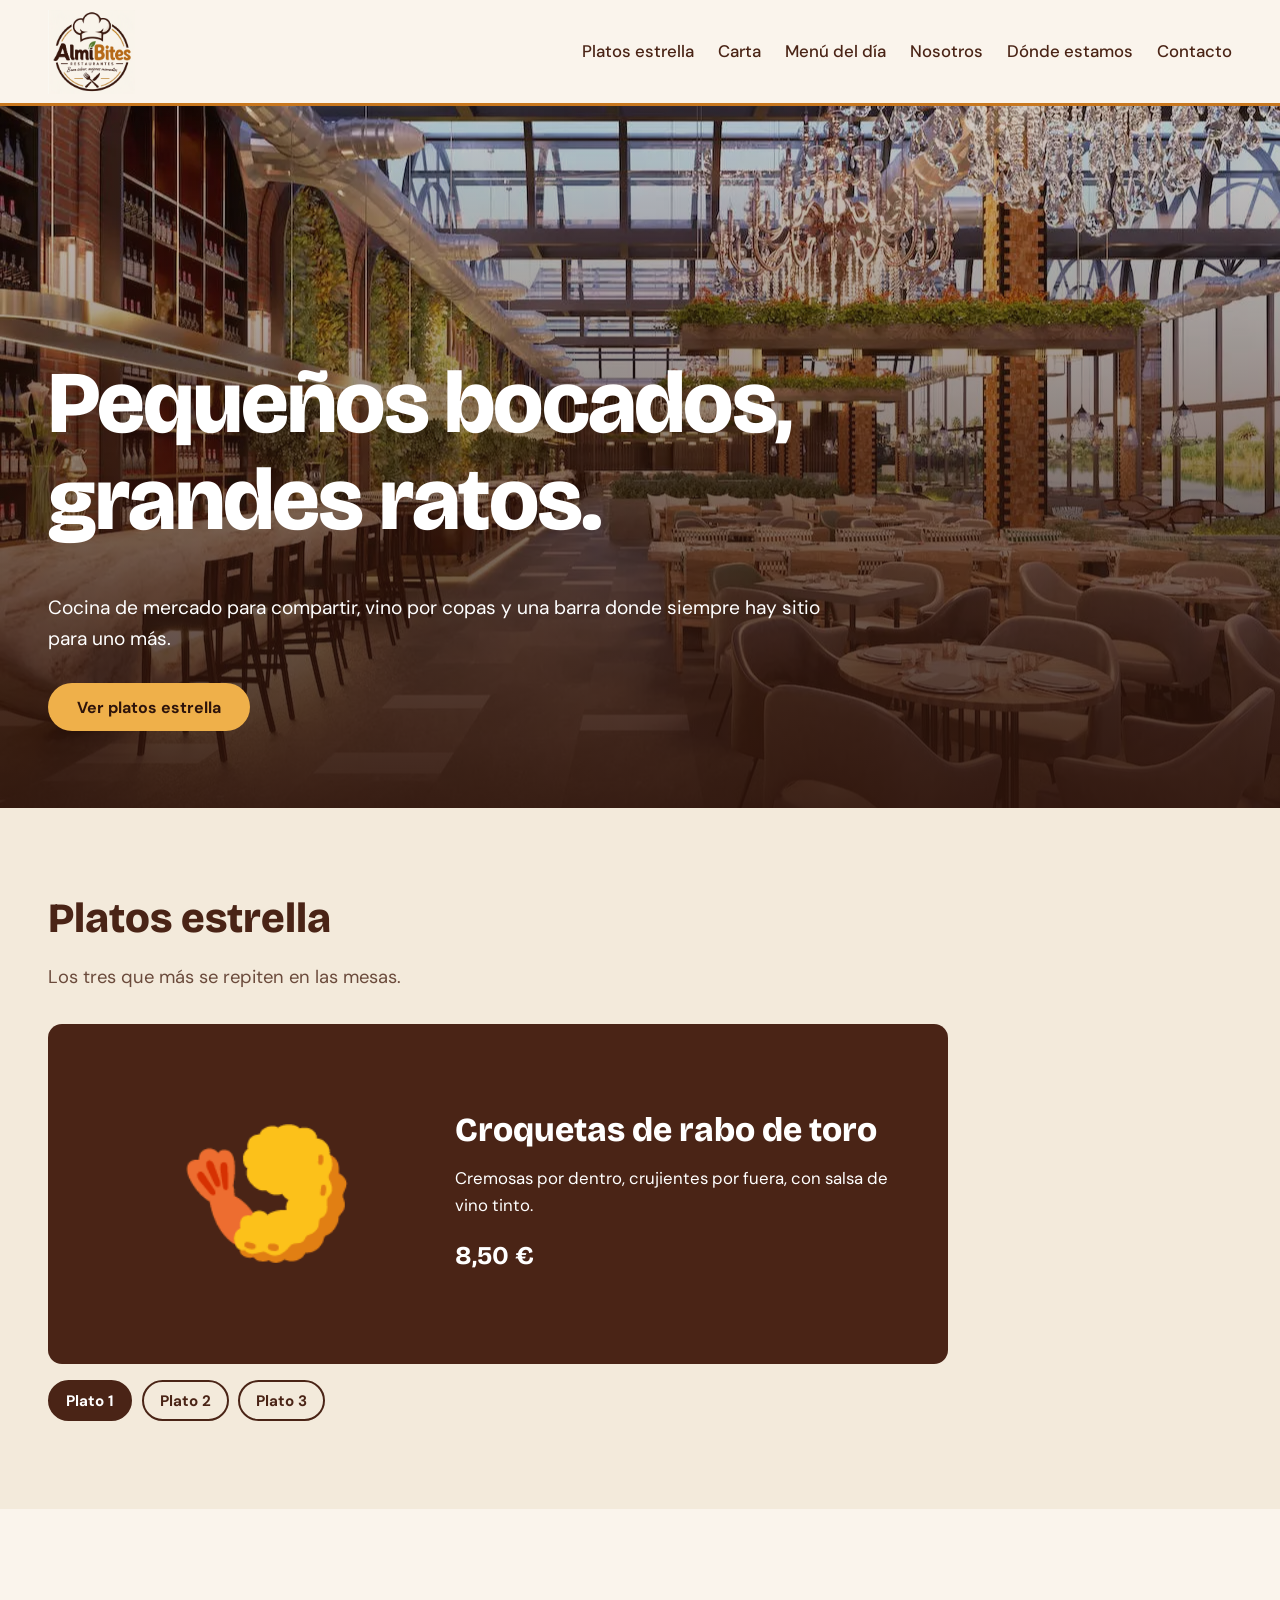
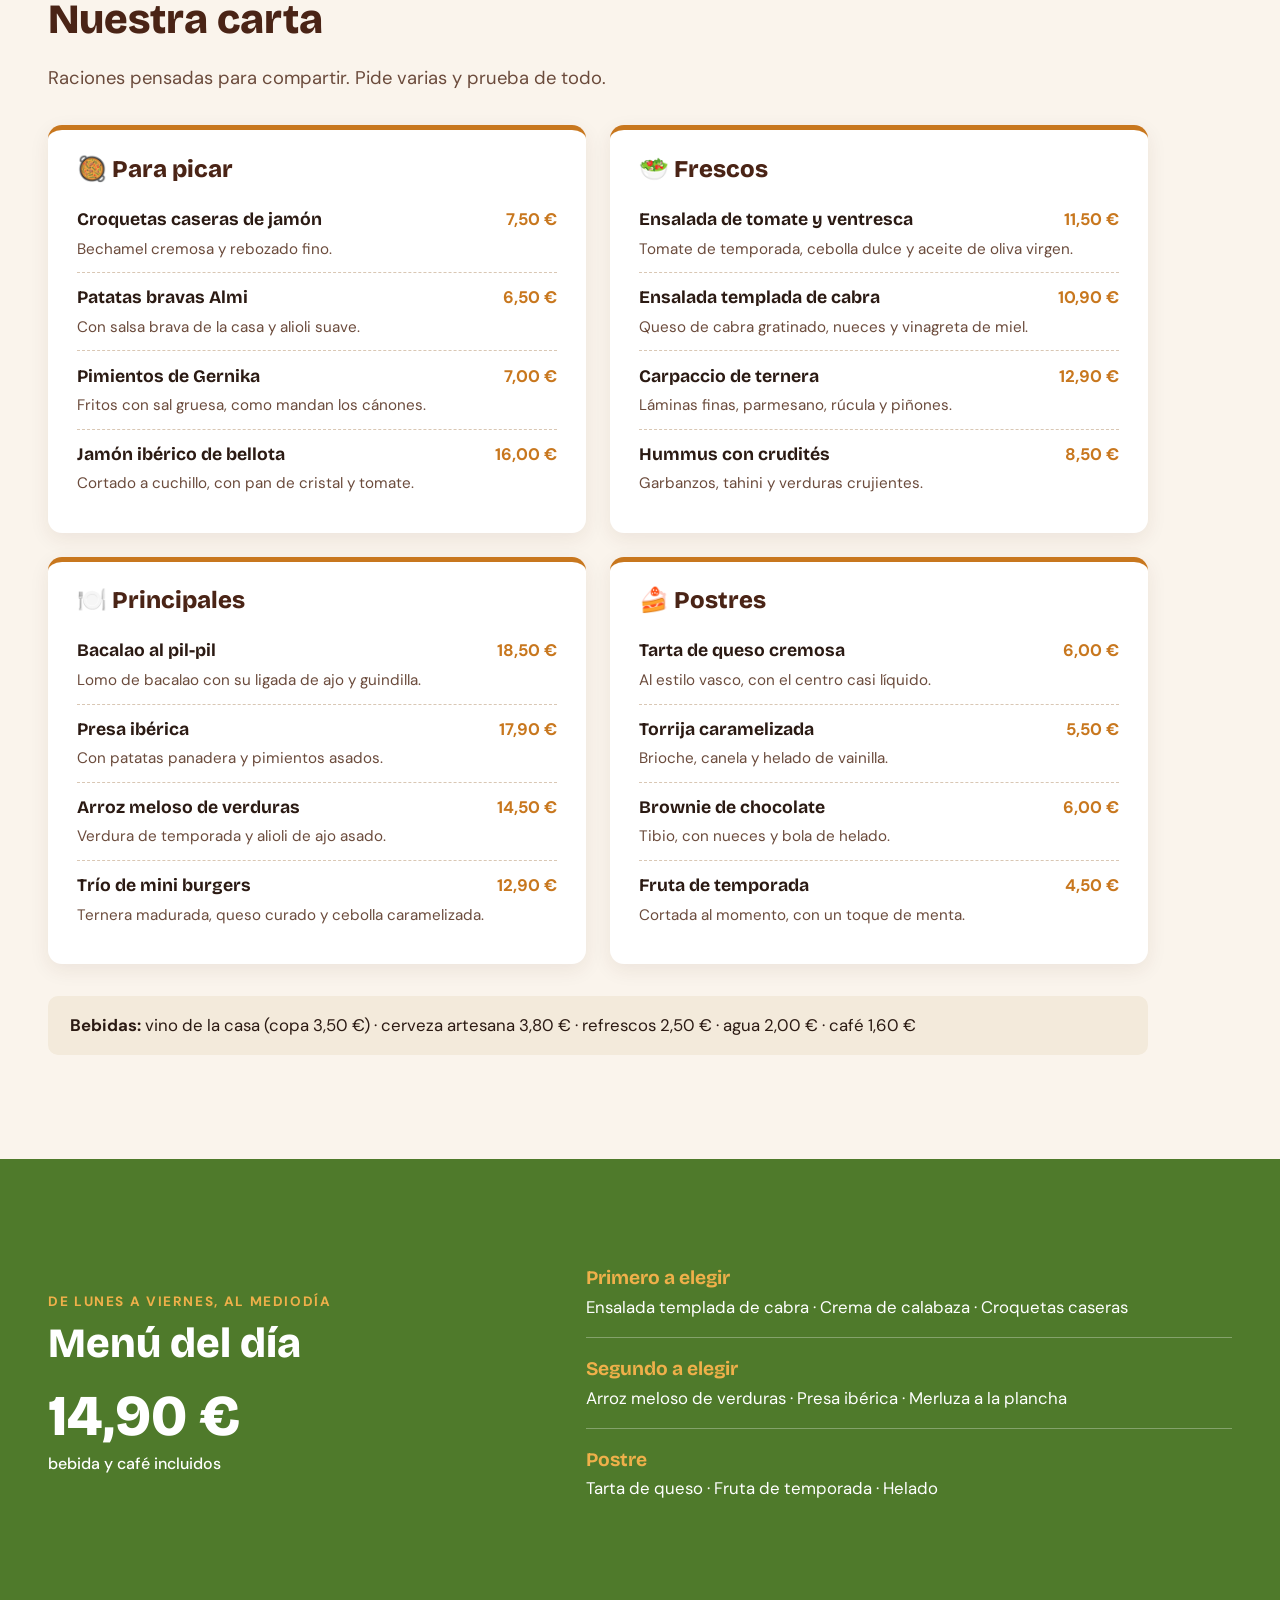
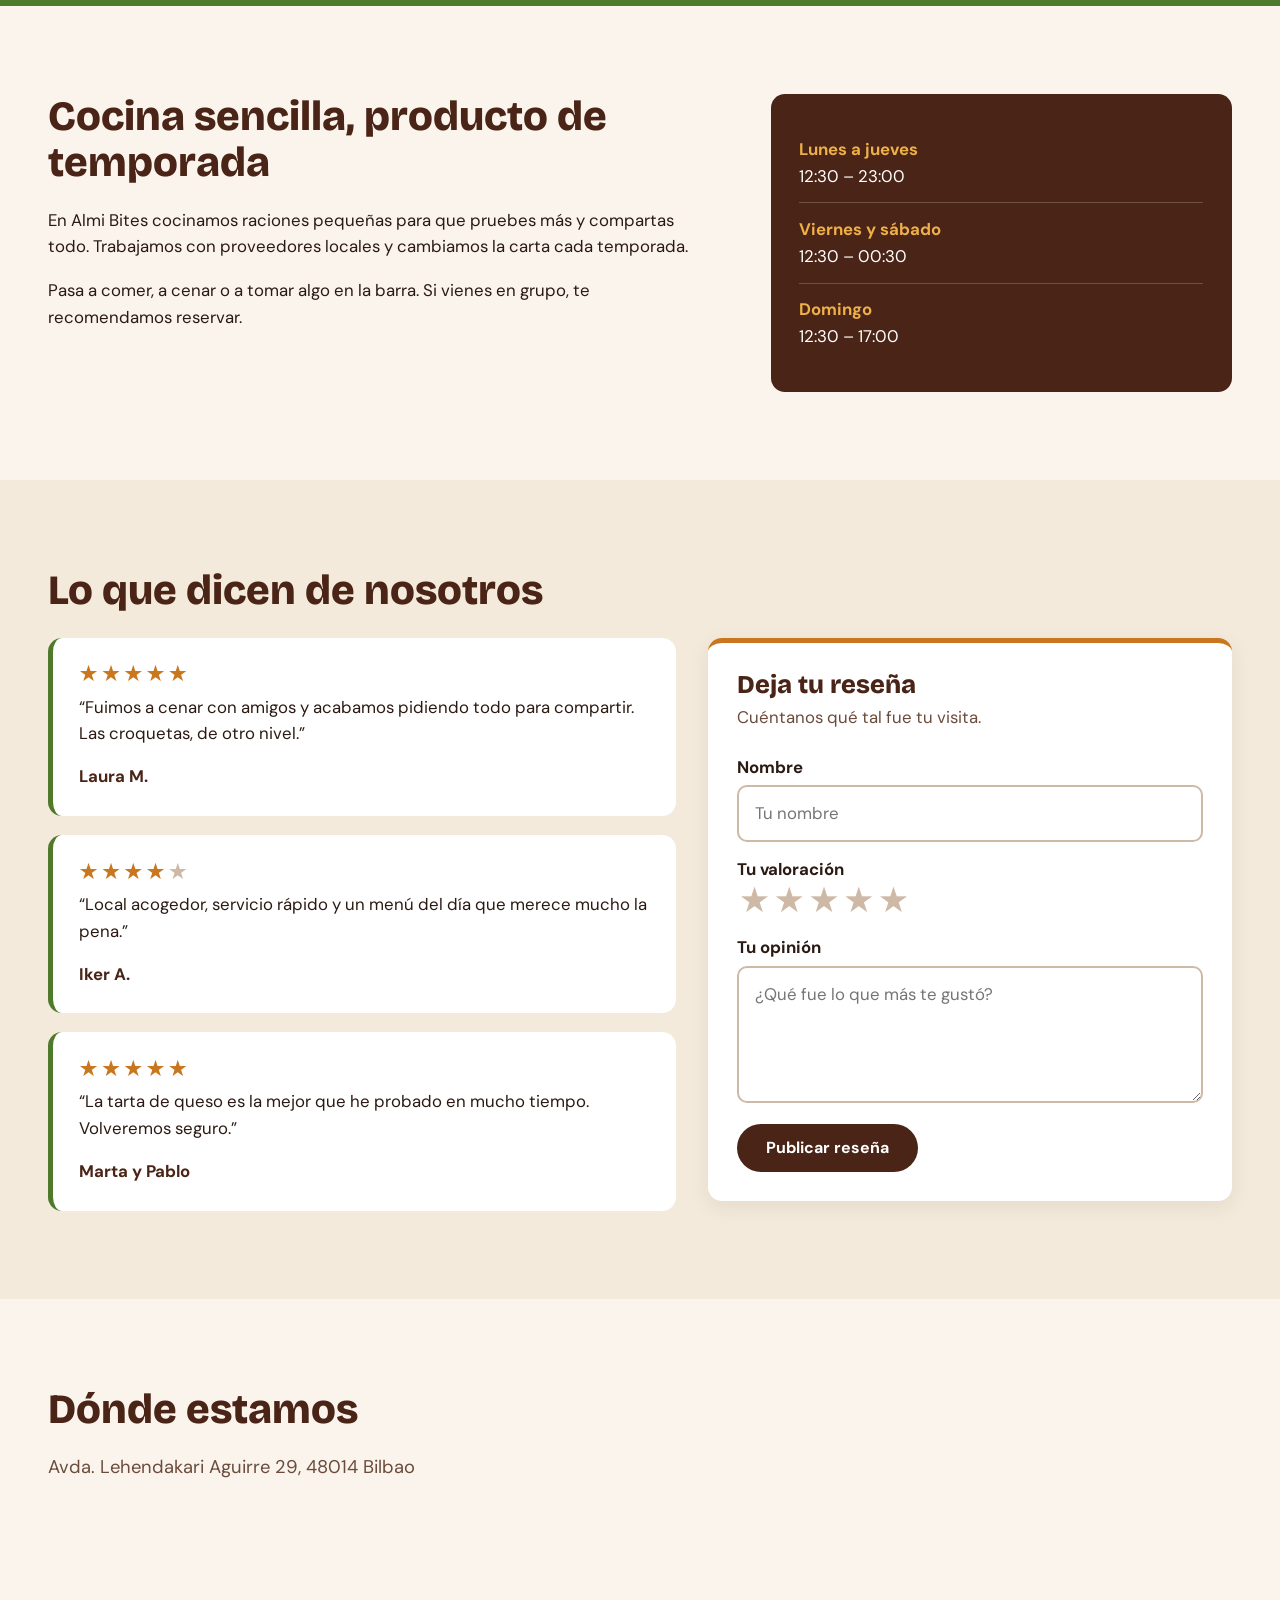
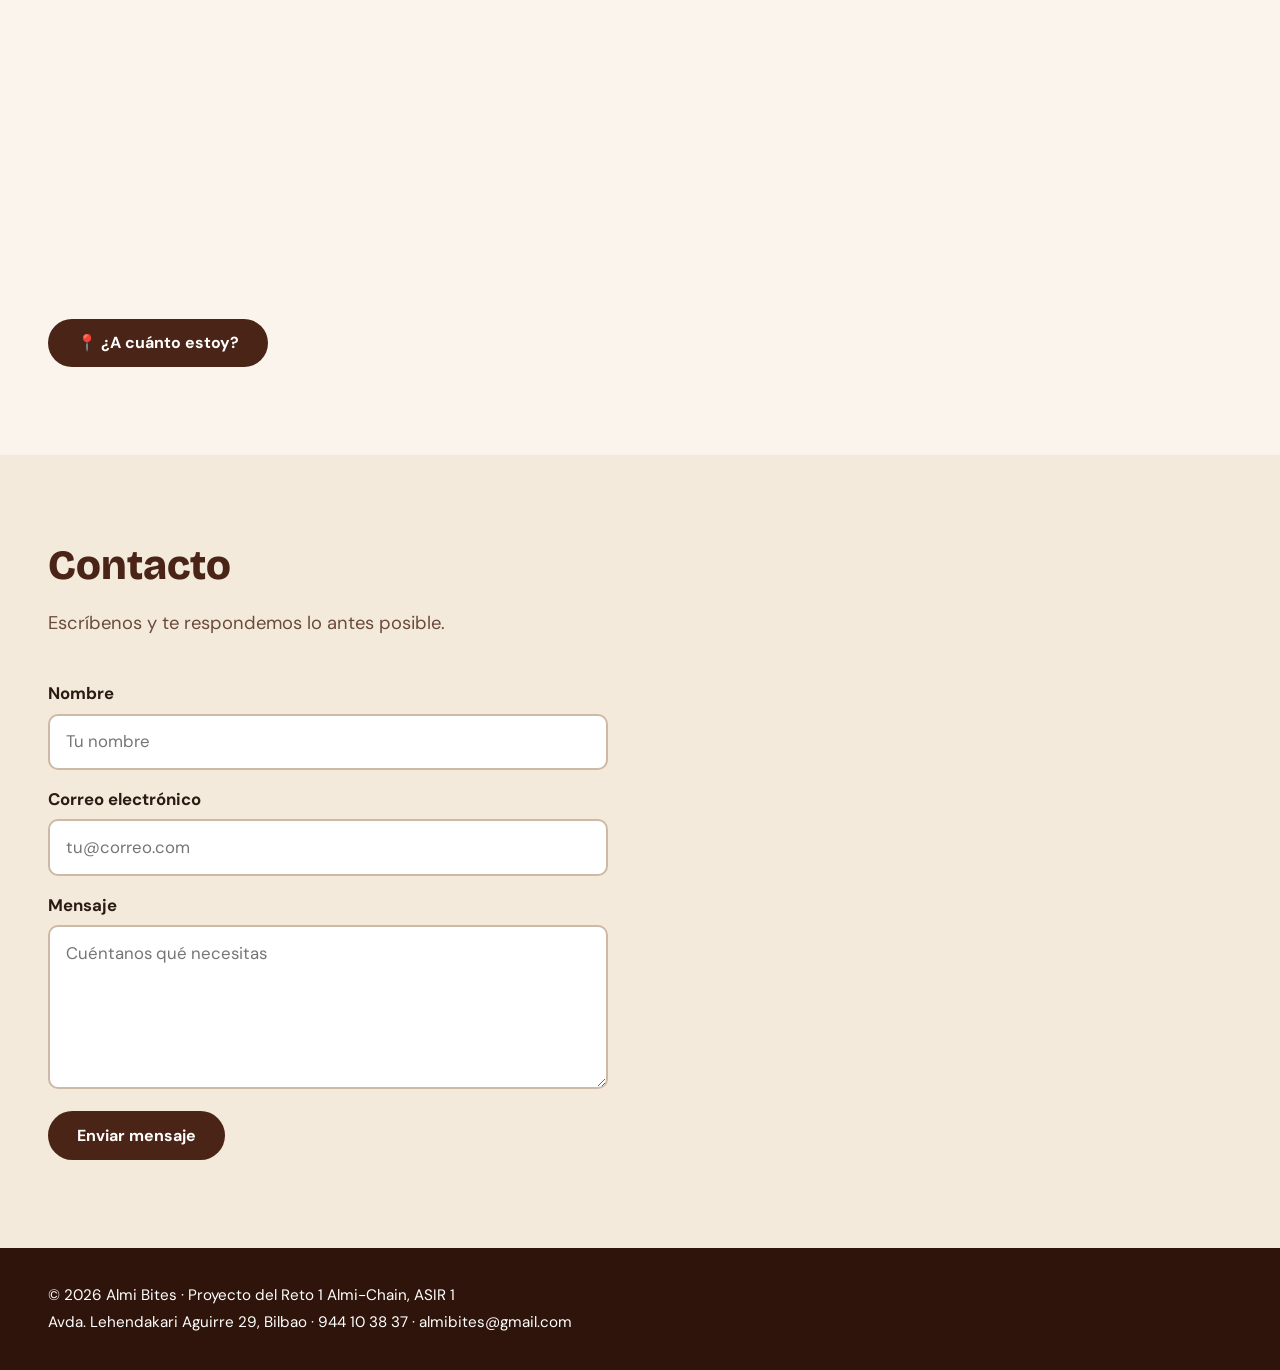
==== 06-web-aws/web/index.html @ ea6eb243 "Documentación de los bloques, scripts de Windows, red, Arduino y recreativa Co-Authored-By: Claude O" ====
<!DOCTYPE html>
<html lang="es">
<head>
  <meta charset="UTF-8">
  <meta name="viewport" content="width=device-width, initial-scale=1">
  <title>Almi Bites · Restaurante</title>
  <meta name="description" content="Almi Bites: pequeños bocados para compartir, cocina de mercado y buen ambiente en el corazón de Bilbao.">
  <link rel="preconnect" href="https://fonts.googleapis.com">
  <link rel="preconnect" href="https://fonts.gstatic.com" crossorigin>
  <link href="https://fonts.googleapis.com/css2?family=Bricolage+Grotesque:opsz,wght@12..96,600;12..96,800&family=DM+Sans:wght@400;500;700&display=swap" rel="stylesheet">
  <link rel="stylesheet" href="estilos.css">
</head>
<body>
  <a class="skip" href="#main">Saltar al contenido</a>

  <header class="top">
    <a class="brand" href="#inicio" aria-label="Almi Bites, ir al inicio">
      <img src="img/logo.png" alt="Almi Bites Restaurantes" width="485" height="468">
    </a>
    <nav aria-label="Principal">
      <ul>
        <li><a href="#platos">Platos estrella</a></li>
        <li><a href="#carta">Carta</a></li>
        <li><a href="#menu-dia">Menú del día</a></li>
        <li><a href="#nosotros">Nosotros</a></li>
        <li><a href="#donde">Dónde estamos</a></li>
        <li><a href="#contacto">Contacto</a></li>
      </ul>
    </nav>
  </header>

  <main id="main">
    <section class="hero" id="inicio">
      <div class="hero-text">
        <h1>Pequeños bocados,<br>grandes ratos.</h1>
        <p>Cocina de mercado para compartir, vino por copas y una barra donde siempre hay sitio para uno más.</p>
        <a class="btn" href="#platos">Ver platos estrella</a>
      </div>
    </section>

    <section class="platos" id="platos" aria-labelledby="t-platos">
      <h2 id="t-platos">Platos estrella</h2>
      <p class="lead">Los tres que más se repiten en las mesas.</p>

      <div class="slider">
        <input type="radio" name="slide" id="s1" checked aria-label="Plato 1">
        <input type="radio" name="slide" id="s2" aria-label="Plato 2">
        <input type="radio" name="slide" id="s3" aria-label="Plato 3">

        <div class="slides">
          <figure class="slide slide-1">
            <span class="emoji" aria-hidden="true">🍤</span>
            <figcaption>
              <h3>Croquetas de rabo de toro</h3>
              <p>Cremosas por dentro, crujientes por fuera, con salsa de vino tinto.</p>
              <strong>8,50 €</strong>
            </figcaption>
          </figure>
          <figure class="slide slide-2">
            <span class="emoji" aria-hidden="true">🍔</span>
            <figcaption>
              <h3>Mini burger Almi</h3>
              <p>Carne madurada, queso curado y cebolla caramelizada en pan brioche.</p>
              <strong>9,90 €</strong>
            </figcaption>
          </figure>
          <figure class="slide slide-3">
            <span class="emoji" aria-hidden="true">🍰</span>
            <figcaption>
              <h3>Tarta de queso cremosa</h3>
              <p>Al estilo vasco, con el centro casi líquido y un toque de vainilla.</p>
              <strong>6,00 €</strong>
            </figcaption>
          </figure>
        </div>

        <div class="dots">
          <label for="s1">Plato 1</label>
          <label for="s2">Plato 2</label>
          <label for="s3">Plato 3</label>
        </div>
      </div>
    </section>

    <section class="carta" id="carta" aria-labelledby="t-carta">
      <h2 id="t-carta">Nuestra carta</h2>
      <p class="lead">Raciones pensadas para compartir. Pide varias y prueba de todo.</p>
      <div class="carta-grid">
      <article class="cat">
        <h3><span aria-hidden="true">🥘</span> Para picar</h3>
        <ul>
          <li><div class="plato"><h4>Croquetas caseras de jamón</h4><span class="precio">7,50 €</span></div><p>Bechamel cremosa y rebozado fino.</p></li>
          <li><div class="plato"><h4>Patatas bravas Almi</h4><span class="precio">6,50 €</span></div><p>Con salsa brava de la casa y alioli suave.</p></li>
          <li><div class="plato"><h4>Pimientos de Gernika</h4><span class="precio">7,00 €</span></div><p>Fritos con sal gruesa, como mandan los cánones.</p></li>
          <li><div class="plato"><h4>Jamón ibérico de bellota</h4><span class="precio">16,00 €</span></div><p>Cortado a cuchillo, con pan de cristal y tomate.</p></li>
        </ul>
      </article>
      <article class="cat">
        <h3><span aria-hidden="true">🥗</span> Frescos</h3>
        <ul>
          <li><div class="plato"><h4>Ensalada de tomate y ventresca</h4><span class="precio">11,50 €</span></div><p>Tomate de temporada, cebolla dulce y aceite de oliva virgen.</p></li>
          <li><div class="plato"><h4>Ensalada templada de cabra</h4><span class="precio">10,90 €</span></div><p>Queso de cabra gratinado, nueces y vinagreta de miel.</p></li>
          <li><div class="plato"><h4>Carpaccio de ternera</h4><span class="precio">12,90 €</span></div><p>Láminas finas, parmesano, rúcula y piñones.</p></li>
          <li><div class="plato"><h4>Hummus con crudités</h4><span class="precio">8,50 €</span></div><p>Garbanzos, tahini y verduras crujientes.</p></li>
        </ul>
      </article>
      <article class="cat">
        <h3><span aria-hidden="true">🍽️</span> Principales</h3>
        <ul>
          <li><div class="plato"><h4>Bacalao al pil-pil</h4><span class="precio">18,50 €</span></div><p>Lomo de bacalao con su ligada de ajo y guindilla.</p></li>
          <li><div class="plato"><h4>Presa ibérica</h4><span class="precio">17,90 €</span></div><p>Con patatas panadera y pimientos asados.</p></li>
          <li><div class="plato"><h4>Arroz meloso de verduras</h4><span class="precio">14,50 €</span></div><p>Verdura de temporada y alioli de ajo asado.</p></li>
          <li><div class="plato"><h4>Trío de mini burgers</h4><span class="precio">12,90 €</span></div><p>Ternera madurada, queso curado y cebolla caramelizada.</p></li>
        </ul>
      </article>
      <article class="cat">
        <h3><span aria-hidden="true">🍰</span> Postres</h3>
        <ul>
          <li><div class="plato"><h4>Tarta de queso cremosa</h4><span class="precio">6,00 €</span></div><p>Al estilo vasco, con el centro casi líquido.</p></li>
          <li><div class="plato"><h4>Torrija caramelizada</h4><span class="precio">5,50 €</span></div><p>Brioche, canela y helado de vainilla.</p></li>
          <li><div class="plato"><h4>Brownie de chocolate</h4><span class="precio">6,00 €</span></div><p>Tibio, con nueces y bola de helado.</p></li>
          <li><div class="plato"><h4>Fruta de temporada</h4><span class="precio">4,50 €</span></div><p>Cortada al momento, con un toque de menta.</p></li>
        </ul>
      </article>
      </div>
      <p class="bebidas"><strong>Bebidas:</strong> vino de la casa (copa 3,50 €) · cerveza artesana 3,80 € · refrescos 2,50 € · agua 2,00 € · café 1,60 €</p>
    </section>

    <section class="menu-dia" id="menu-dia" aria-labelledby="t-menu">
      <div class="menu-dia-box">
        <p class="etiqueta">De lunes a viernes, al mediodía</p>
        <h2 id="t-menu">Menú del día</h2>
        <p class="precio-grande">14,90 € <small>bebida y café incluidos</small></p>
      </div>
      <ul class="menu-dia-lista">
        <li><strong>Primero a elegir</strong>Ensalada templada de cabra · Crema de calabaza · Croquetas caseras</li>
        <li><strong>Segundo a elegir</strong>Arroz meloso de verduras · Presa ibérica · Merluza a la plancha</li>
        <li><strong>Postre</strong>Tarta de queso · Fruta de temporada · Helado</li>
      </ul>
    </section>

    <section class="nosotros" id="nosotros" aria-labelledby="t-nosotros">
      <div class="nosotros-box">
        <h2 id="t-nosotros">Cocina sencilla, producto de temporada</h2>
        <p>En Almi Bites cocinamos raciones pequeñas para que pruebes más y compartas todo. Trabajamos con proveedores locales y cambiamos la carta cada temporada.</p>
        <p>Pasa a comer, a cenar o a tomar algo en la barra. Si vienes en grupo, te recomendamos reservar.</p>
      </div>
      <dl class="horario">
        <div><dt>Lunes a jueves</dt><dd>12:30 – 23:00</dd></div>
        <div><dt>Viernes y sábado</dt><dd>12:30 – 00:30</dd></div>
        <div><dt>Domingo</dt><dd>12:30 – 17:00</dd></div>
      </dl>
    </section>

    <section class="opiniones" id="opiniones" aria-labelledby="t-op">
      <h2 id="t-op">Lo que dicen de nosotros</h2>
      <div class="op-layout">
      <div class="op-grid">
        <blockquote><p class="valoracion" role="img" aria-label="5 de 5 estrellas">★★★★★</p><p>“Fuimos a cenar con amigos y acabamos pidiendo todo para compartir. Las croquetas, de otro nivel.”</p><cite>Laura M.</cite></blockquote>
        <blockquote><p class="valoracion" role="img" aria-label="4 de 5 estrellas">★★★★<span class="off">★</span></p><p>“Local acogedor, servicio rápido y un menú del día que merece mucho la pena.”</p><cite>Iker A.</cite></blockquote>
        <blockquote><p class="valoracion" role="img" aria-label="5 de 5 estrellas">★★★★★</p><p>“La tarta de queso es la mejor que he probado en mucho tiempo. Volveremos seguro.”</p><cite>Marta y Pablo</cite></blockquote>
      </div>

        <form class="resena" aria-labelledby="t-resena">
          <h3 id="t-resena">Deja tu reseña</h3>
          <p>Cuéntanos qué tal fue tu visita.</p>

          <label for="r-nombre">Nombre</label>
          <input type="text" id="r-nombre" name="nombre" placeholder="Tu nombre">

          <fieldset class="estrellas">
            <legend>Tu valoración</legend>
            <div class="stars">
              <input type="radio" name="valoracion" id="v5"><label for="v5" title="5 estrellas">★<span class="sr">5 estrellas</span></label>
              <input type="radio" name="valoracion" id="v4"><label for="v4" title="4 estrellas">★<span class="sr">4 estrellas</span></label>
              <input type="radio" name="valoracion" id="v3"><label for="v3" title="3 estrellas">★<span class="sr">3 estrellas</span></label>
              <input type="radio" name="valoracion" id="v2"><label for="v2" title="2 estrellas">★<span class="sr">2 estrellas</span></label>
              <input type="radio" name="valoracion" id="v1"><label for="v1" title="1 estrella">★<span class="sr">1 estrella</span></label>
            </div>
          </fieldset>

          <label for="r-texto">Tu opinión</label>
          <textarea id="r-texto" name="opinion" rows="4" placeholder="¿Qué fue lo que más te gustó?"></textarea>

          <button class="btn" type="button">Publicar reseña</button>
        </form>
      </div>
    </section>

    <section class="donde" id="donde" aria-labelledby="t-donde">
      <h2 id="t-donde">Dónde estamos</h2>
      <p class="lead">Avda. Lehendakari Aguirre 29, 48014 Bilbao</p>
      <iframe title="Mapa con la ubicación del restaurante" loading="lazy"
        src="https://www.openstreetmap.org/export/embed.html?bbox=-2.9560%2C43.2670%2C-2.9380%2C43.2760&amp;layer=mapnik&amp;marker=43.2715%2C-2.9470"></iframe>
      <div class="geo">
        <button class="btn" type="button" id="geo-btn">📍 ¿A cuánto estoy?</button>
        <p class="geo-out" id="geo-out" aria-live="polite"></p>
      </div>
    </section>

    <section class="contacto" id="contacto" aria-labelledby="t-contacto">
      <h2 id="t-contacto">Contacto</h2>
      <p class="lead">Escríbenos y te respondemos lo antes posible.</p>
      <form>
        <label for="nombre">Nombre</label>
        <input type="text" id="nombre" name="nombre" placeholder="Tu nombre">

        <label for="email">Correo electrónico</label>
        <input type="email" id="email" name="email" placeholder="tu@correo.com">

        <label for="mensaje">Mensaje</label>
        <textarea id="mensaje" name="mensaje" rows="5" placeholder="Cuéntanos qué necesitas"></textarea>

        <button class="btn" type="button">Enviar mensaje</button>
      </form>
    </section>
  </main>

  <footer>
    <p>© 2026 Almi Bites · Proyecto del Reto 1 Almi-Chain, ASIR 1</p>
    <p>Avda. Lehendakari Aguirre 29, Bilbao · 944 10 38 37 · almibites@gmail.com</p>
  </footer>
  <script src="geo.js" defer></script>
</body>
</html>
---- 06-web-aws/web/estilos.css ----
/* ===== Almi Bites · estilos ===== */
:root {
  --cream: #faf4ec;
  --brown: #4a2416;
  --brown-dark: #2e140b;
  --amber: #c8771e;
  --amber-light: #efb04a;
  --leaf: #4f7a2b;
  --mist: #f3eadb;
  --ink: #2b1a13;
  --radius: 14px;
  --font-title: "Bricolage Grotesque", system-ui, sans-serif;
  --font-body: "DM Sans", system-ui, sans-serif;
}

*, *::before, *::after { box-sizing: border-box; }
html { scroll-behavior: smooth; scroll-padding-top: 5.5rem; }
body {
  margin: 0;
  font-family: var(--font-body);
  font-size: 1.05rem;
  line-height: 1.6;
  color: var(--ink);
  background: var(--cream);
}
img { max-width: 100%; height: auto; }
h1, h2, h3 { font-family: var(--font-title); line-height: 1.1; margin: 0 0 .5em; }
h2 { font-size: clamp(1.8rem, 4vw, 2.6rem); font-weight: 800; color: var(--brown); }
p { max-width: 62ch; }
a { color: inherit; }
:focus-visible { outline: 3px solid var(--amber-light); outline-offset: 3px; }

.skip {
  position: absolute; left: 1rem; top: -4rem;
  background: var(--amber-light); color: var(--brown-dark);
  padding: .6rem 1rem; border-radius: 8px; z-index: 20;
}
.skip:focus { top: 1rem; }

/* ===== Cabecera ===== */
.top {
  position: sticky; top: 0; z-index: 10;
  display: flex; align-items: center; justify-content: space-between;
  flex-wrap: wrap; gap: .5rem 1.5rem;
  padding: .6rem clamp(1rem, 4vw, 3rem);
  background: var(--cream);
  color: var(--brown);
  border-bottom: 3px solid var(--amber);
}
.brand img { display: block; height: 84px; width: auto; }
.top ul { display: flex; flex-wrap: wrap; gap: .25rem 1.5rem; list-style: none; margin: 0; padding: 0; }
.top nav a { text-decoration: none; font-weight: 500; padding: .4rem 0; border-bottom: 2px solid transparent; }
.top nav a:hover { border-color: var(--amber); }
.top :focus-visible { outline-color: var(--amber); }

/* ===== Botones ===== */
.btn {
  display: inline-block; cursor: pointer;
  font: 700 1rem var(--font-body);
  background: var(--amber-light); color: var(--brown-dark);
  border: 0; border-radius: 999px;
  padding: .85rem 1.8rem; text-decoration: none;
  transition: transform .2s, background .2s;
}
.btn:hover { background: #fff; color: var(--brown); transform: translateY(-2px); }

/* ===== Hero ===== */
.hero {
  min-height: 78vh;
  display: flex; align-items: flex-end;
  padding: clamp(2rem, 6vw, 5rem) clamp(1rem, 4vw, 3rem);
  color: #fff;
  background:
    linear-gradient(180deg, rgb(46 20 11 / .2) 0%, rgb(46 20 11 / .9) 100%),
    url("img/restaurante.jpg") center / cover no-repeat,
    var(--brown);
}
.hero h1 { font-size: clamp(2.6rem, 8vw, 5.5rem); font-weight: 800; letter-spacing: -.02em; }
.hero p { font-size: 1.2rem; margin-bottom: 1.8rem; }

/* ===== Secciones ===== */
section { padding: clamp(3rem, 7vw, 5.5rem) clamp(1rem, 4vw, 3rem); }
.lead { font-size: 1.15rem; color: #6b4b3c; margin-bottom: 2rem; }

/* ===== Slideshow (solo CSS) ===== */
.platos { background: var(--mist); }
.slider { max-width: 900px; position: relative; }
.slider > input {
  position: absolute; opacity: 0; width: 1px; height: 1px;
}
.slides {
  display: flex; overflow: hidden;
  border-radius: var(--radius);
}
.slide {
  flex: 0 0 100%; margin: 0;
  min-height: 340px;
  display: grid; grid-template-columns: 1fr 1.3fr; align-items: center; gap: 1rem;
  padding: 2rem clamp(1rem, 4vw, 3rem);
  transition: transform .6s ease;
}
.slide-1 { background: var(--brown); color: #fff; }
.slide-2 { background: var(--amber-light); color: var(--brown-dark); }
.slide-3 { background: var(--leaf); color: #fff; }
.emoji { font-size: clamp(5rem, 16vw, 9rem); text-align: center; line-height: 1; }
.slide h3 { font-size: clamp(1.5rem, 3.5vw, 2.1rem); font-weight: 800; }
.slide strong { font-family: var(--font-title); font-size: 1.6rem; }

#s2:checked ~ .slides .slide { transform: translateX(-100%); }
#s3:checked ~ .slides .slide { transform: translateX(-200%); }

.dots { display: flex; gap: .6rem; margin-top: 1rem; }
.dots label {
  cursor: pointer; padding: .4rem 1rem; border-radius: 999px;
  border: 2px solid var(--brown); color: var(--brown); font-weight: 700; font-size: .95rem;
}
#s1:checked ~ .dots label[for="s1"],
#s2:checked ~ .dots label[for="s2"],
#s3:checked ~ .dots label[for="s3"] { background: var(--brown); color: #fff; }
#s1:focus-visible ~ .dots label[for="s1"],
#s2:focus-visible ~ .dots label[for="s2"],
#s3:focus-visible ~ .dots label[for="s3"] { outline: 3px solid var(--amber); outline-offset: 3px; }

/* ===== Nosotros ===== */
.nosotros {
  display: grid; grid-template-columns: 1.4fr 1fr; gap: clamp(2rem, 6vw, 5rem);
  align-items: start;
}
.horario {
  margin: 0; padding: 1.8rem; border-radius: var(--radius);
  background: var(--brown); color: #fff;
}
.horario div { padding: .8rem 0; border-bottom: 1px solid rgb(255 255 255 / .2); }
.horario div:last-child { border: 0; }
.horario dt { font-weight: 700; color: var(--amber-light); }
.horario dd { margin: 0; }

/* ===== Mapa ===== */
.donde { background: var(--cream); }
.donde iframe {
  display: block; width: 100%; max-width: 1000px; height: 380px;
  border: 0; border-radius: var(--radius);
}

/* ===== Geolocalización ===== */
.geo { display: flex; flex-wrap: wrap; align-items: center; gap: 1rem 1.5rem; margin-top: 1.5rem; max-width: 1000px; }
.geo .btn { background: var(--brown); color: #fff; }
.geo .btn:hover { background: var(--brown-dark); color: #fff; }
.geo-out { margin: 0; font-weight: 500; }
.geo-out a { color: var(--amber); font-weight: 700; }

/* ===== Carta ===== */
.carta-grid { display: grid; grid-template-columns: repeat(2, 1fr); gap: 1.5rem; max-width: 1100px; }
.cat { background: #fff; border-radius: var(--radius); padding: 1.6rem 1.8rem; border-top: 5px solid var(--amber); box-shadow: 0 6px 20px rgb(74 36 22 / .08); }
.cat h3 { font-size: 1.5rem; font-weight: 800; color: var(--brown); margin-bottom: .8rem; }
.cat ul { list-style: none; margin: 0; padding: 0; }
.cat li { padding: .7rem 0; border-bottom: 1px dashed #d9c7b4; }
.cat li:last-child { border: 0; }
.plato { display: flex; justify-content: space-between; gap: 1rem; align-items: baseline; }
.plato h4 { margin: 0; font-family: var(--font-title); font-size: 1.1rem; }
.precio { font-weight: 700; color: var(--amber); white-space: nowrap; }
.cat li p { margin: .15rem 0 0; font-size: .95rem; color: #6b4b3c; }
.bebidas { margin-top: 2rem; padding: 1rem 1.4rem; max-width: 1100px; border-radius: 10px; background: var(--mist); }

/* ===== Menú del día ===== */
.menu-dia { background: var(--leaf); color: #fff; display: grid; grid-template-columns: 1fr 1.4fr; gap: clamp(2rem, 6vw, 5rem); align-items: center; }
.menu-dia h2 { color: #fff; }
.etiqueta { text-transform: uppercase; letter-spacing: .12em; font-weight: 700; font-size: .85rem; margin: 0 0 .5rem; color: var(--amber-light); }
.precio-grande { font-family: var(--font-title); font-size: clamp(2.4rem, 6vw, 3.6rem); font-weight: 800; margin: 0; line-height: 1; }
.precio-grande small { display: block; font: 500 1rem var(--font-body); margin-top: .5rem; }
.menu-dia-lista { list-style: none; margin: 0; padding: 0; }
.menu-dia-lista li { padding: 1rem 0; border-bottom: 1px solid rgb(255 255 255 / .3); }
.menu-dia-lista li:last-child { border: 0; }
.menu-dia-lista strong { display: block; font-family: var(--font-title); font-size: 1.2rem; color: var(--amber-light); }

/* ===== Opiniones ===== */
.opiniones { background: var(--mist); }
.op-layout { display: grid; grid-template-columns: 1.2fr 1fr; gap: 2rem; max-width: 1200px; margin-top: 1.5rem; align-items: start; }
.op-grid { display: grid; grid-template-columns: 1fr; gap: 1.2rem; }
.op-grid blockquote { margin: 0; padding: 1.6rem; background: #fff; border-radius: var(--radius); border-left: 5px solid var(--leaf); }
.op-grid p { margin: 0 0 1rem; font-size: 1.05rem; }
.op-grid .valoracion { margin: 0 0 .5rem; font-size: 1.4rem; line-height: 1; letter-spacing: .1em; color: var(--amber); }
.op-grid .valoracion .off { color: #cdb9a6; }
.op-grid cite { font-weight: 700; font-style: normal; color: var(--brown); }

/* ===== Formulario de reseña ===== */
.resena { background: #fff; border-radius: var(--radius); padding: 1.8rem; border-top: 5px solid var(--amber); box-shadow: 0 6px 20px rgb(74 36 22 / .08); display: grid; gap: .3rem; }
.resena h3 { font-size: 1.6rem; font-weight: 800; color: var(--brown); margin: 0; }
.resena p { margin: 0 0 .5rem; color: #6b4b3c; }
.resena label { font-weight: 700; margin-top: .6rem; }
.resena input[type="text"], .resena textarea { width: 100%; font: inherit; padding: .8rem 1rem; border: 2px solid #cdb9a6; border-radius: 10px; background: #fff; }
.resena input[type="text"]:focus, .resena textarea:focus { border-color: var(--brown); outline: 3px solid var(--amber-light); }
.resena .btn { justify-self: start; margin-top: 1rem; background: var(--brown); color: #fff; }
.resena .btn:hover { background: var(--brown-dark); }
.estrellas { border: 0; padding: 0; margin: .6rem 0 0; }
.estrellas legend { font-weight: 700; padding: 0; }
.stars { display: inline-flex; flex-direction: row-reverse; justify-content: flex-end; }
.stars input { position: absolute; opacity: 0; width: 1px; height: 1px; }
.stars label { font-size: 2.2rem; line-height: 1; margin: 0; padding: 0 .1rem; color: #cdb9a6; cursor: pointer; }
.stars label:hover, .stars label:hover ~ label, .stars input:checked ~ label { color: var(--amber); }
.stars input:focus-visible + label { outline: 3px solid var(--amber); outline-offset: 2px; }
.sr { position: absolute; width: 1px; height: 1px; overflow: hidden; clip-path: inset(50%); white-space: nowrap; }

/* ===== Formulario ===== */
.contacto { background: var(--mist); }
.contacto form { display: grid; gap: .4rem; max-width: 560px; }
.contacto label { font-weight: 700; margin-top: .6rem; }
.contacto input, .contacto textarea {
  width: 100%; font: inherit; padding: .8rem 1rem;
  border: 2px solid #cdb9a6; border-radius: 10px; background: #fff;
}
.contacto input:focus, .contacto textarea:focus { border-color: var(--brown); outline: 3px solid var(--amber-light); }
.contacto .btn { justify-self: start; margin-top: 1rem; background: var(--brown); color: #fff; }
.contacto .btn:hover { background: var(--brown-dark); color: #fff; }

/* ===== Pie ===== */
footer { background: var(--brown-dark); color: #fff; padding: 2rem clamp(1rem, 4vw, 3rem); font-size: .95rem; }
footer p { margin: .2rem 0; }

/* ===== Responsive ===== */
@media (max-width: 760px) {
  .brand img { height: 64px; }
  .slide { grid-template-columns: 1fr; text-align: center; min-height: 420px; }
  .nosotros, .menu-dia, .carta-grid, .op-layout { grid-template-columns: 1fr; }
  .hero { min-height: 70vh; }
}
@media (prefers-reduced-motion: reduce) {
  html { scroll-behavior: auto; }
  * { transition: none !important; }
}
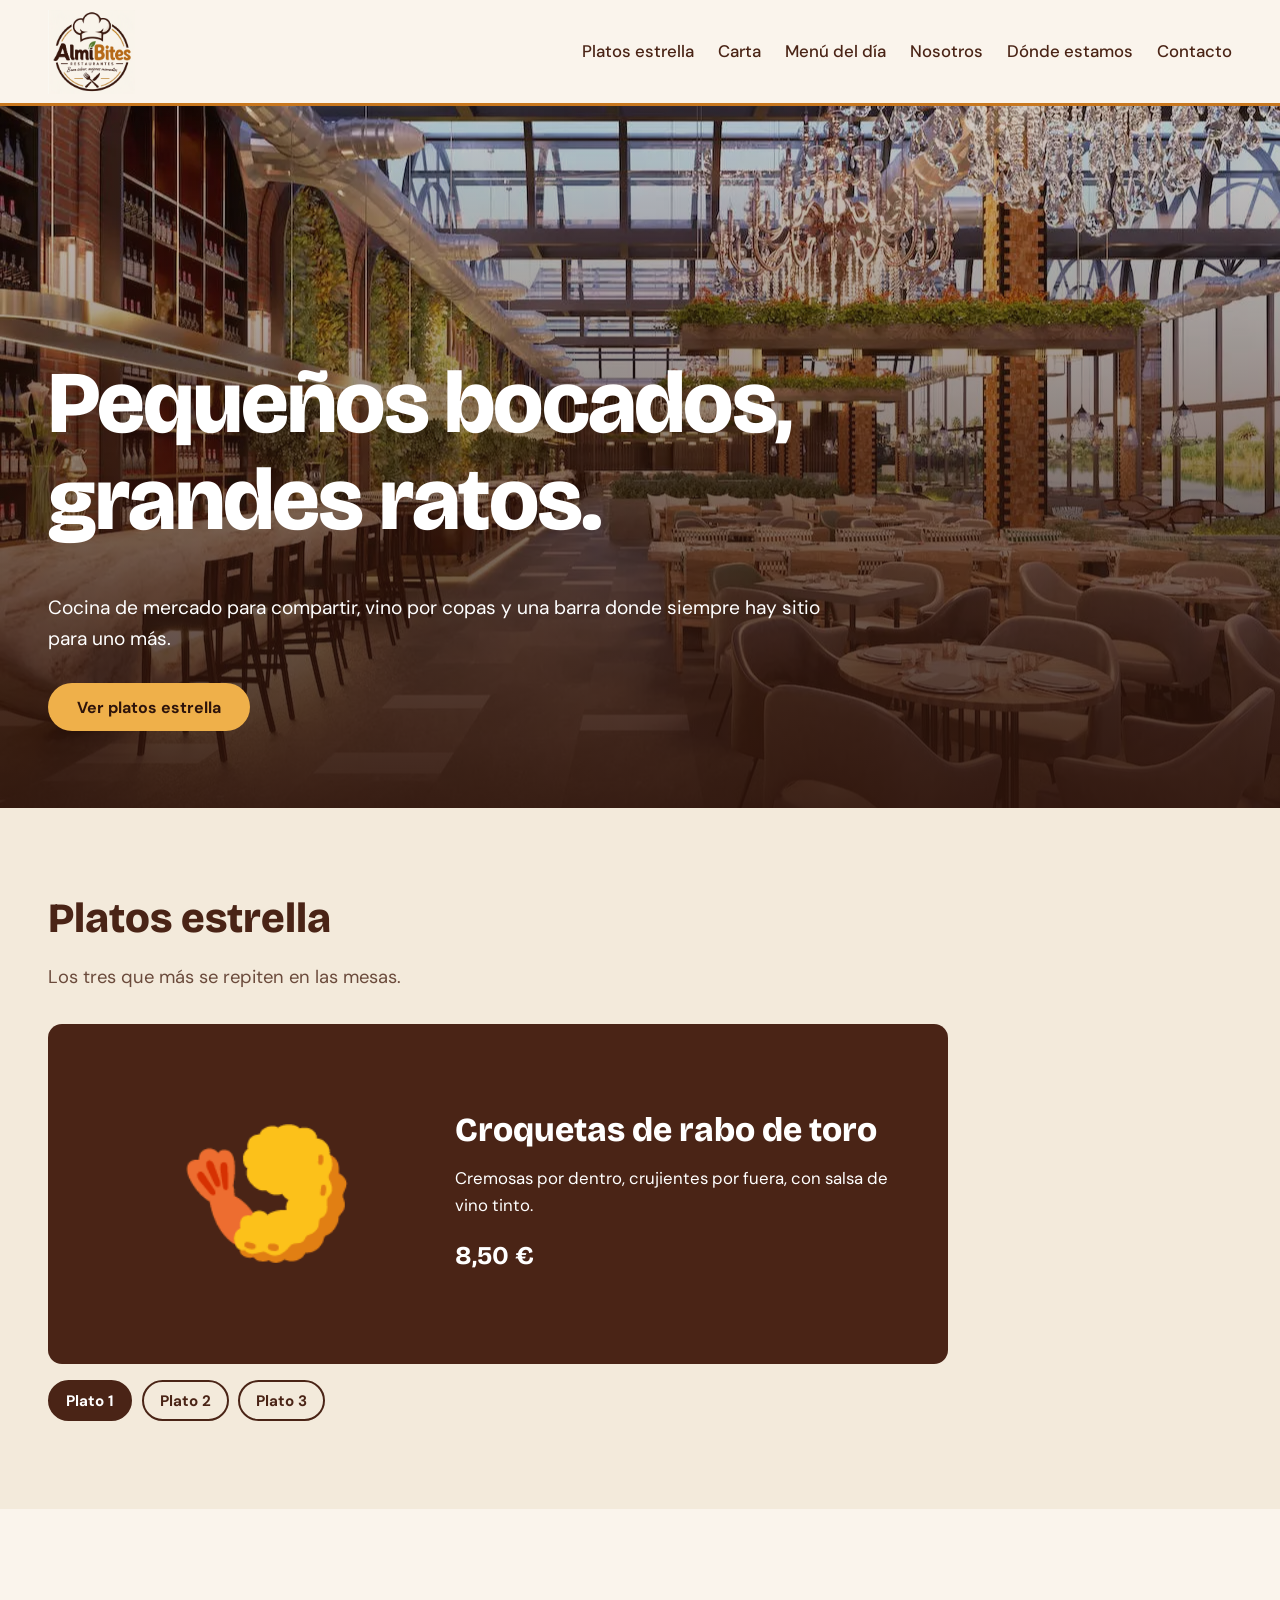
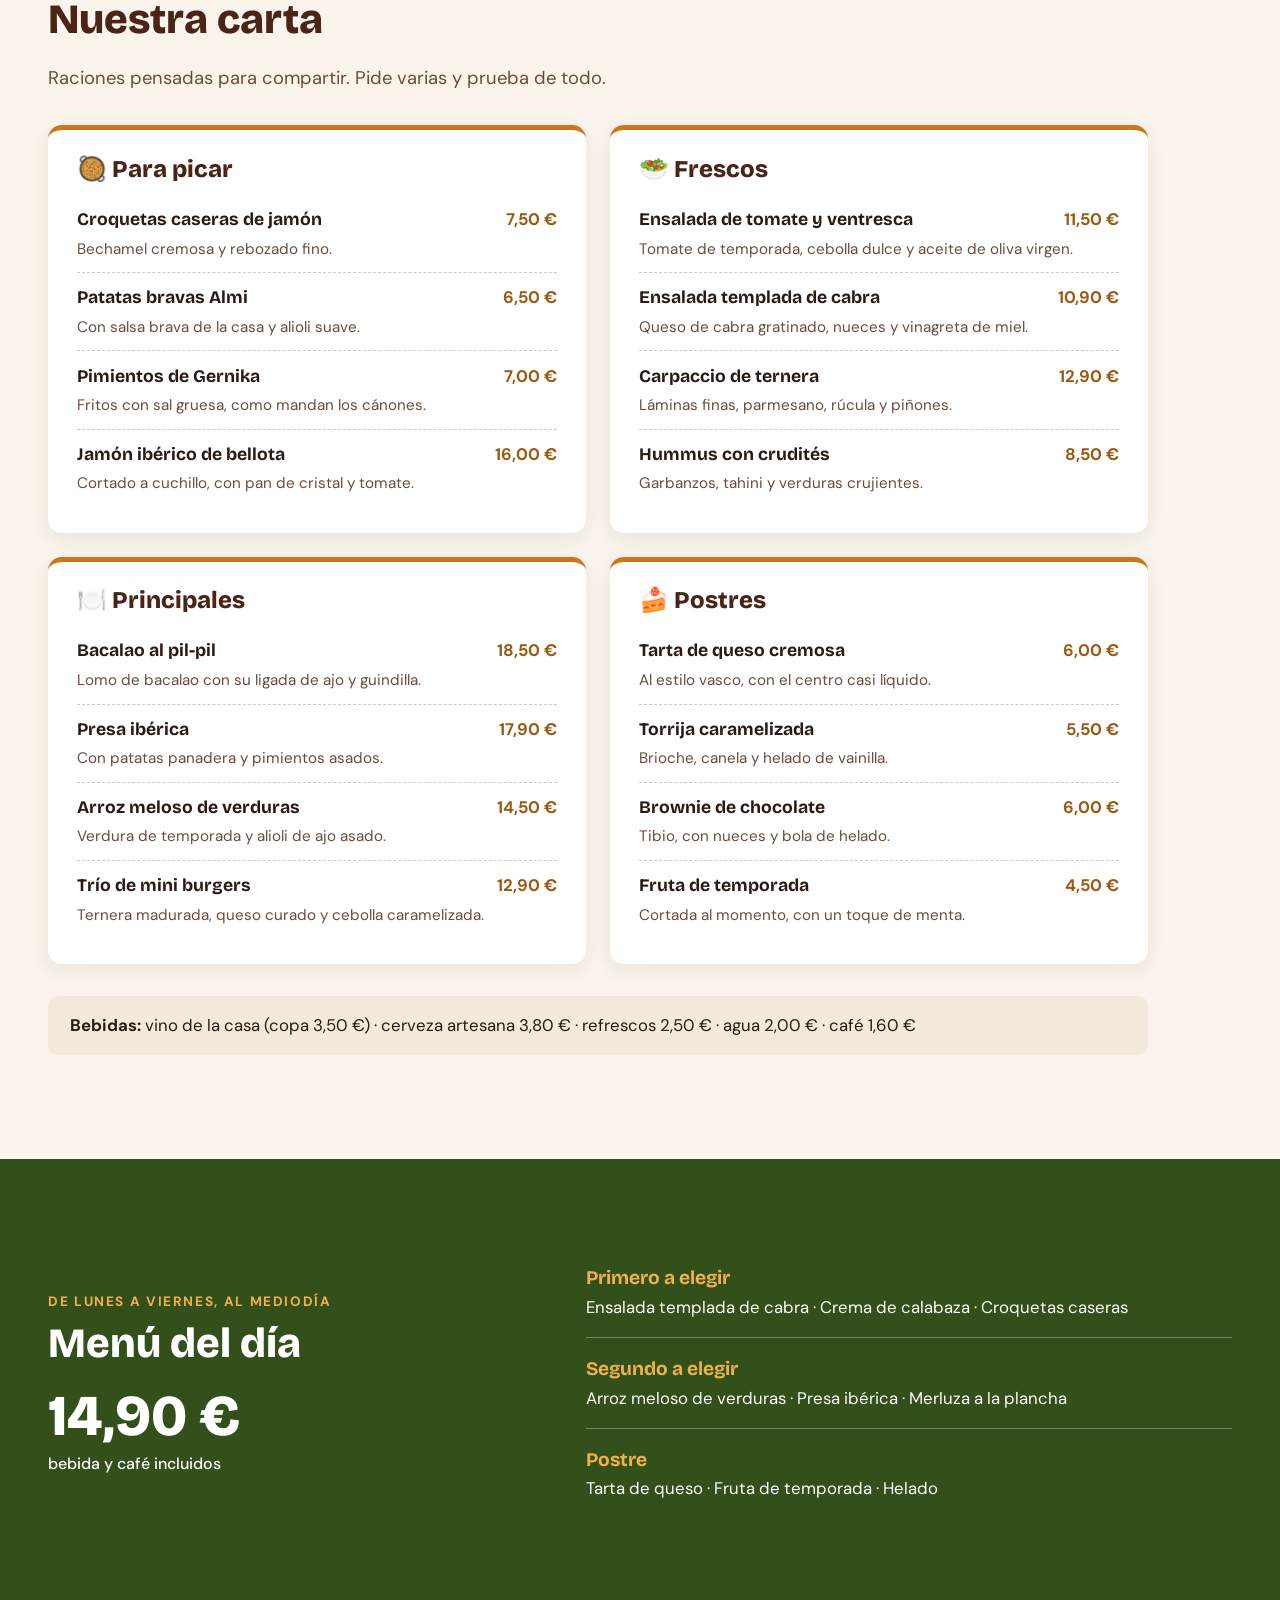
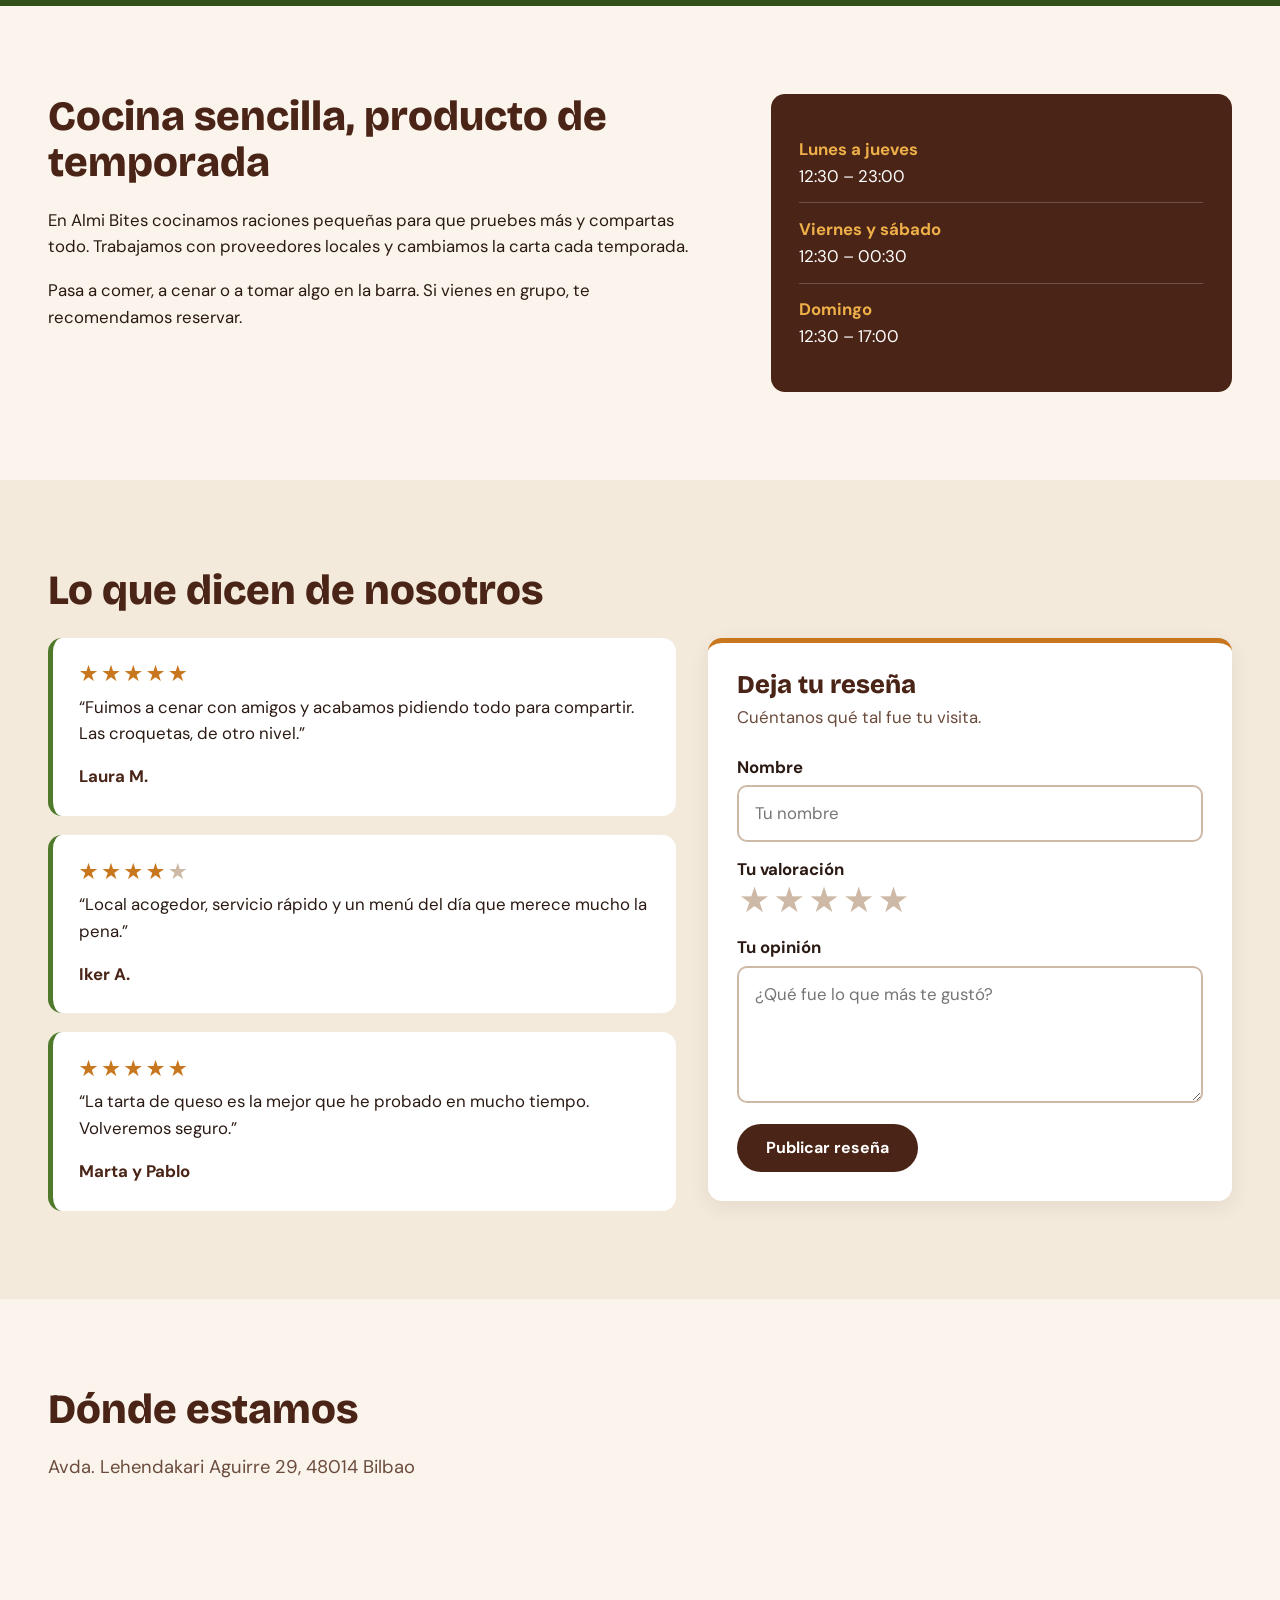
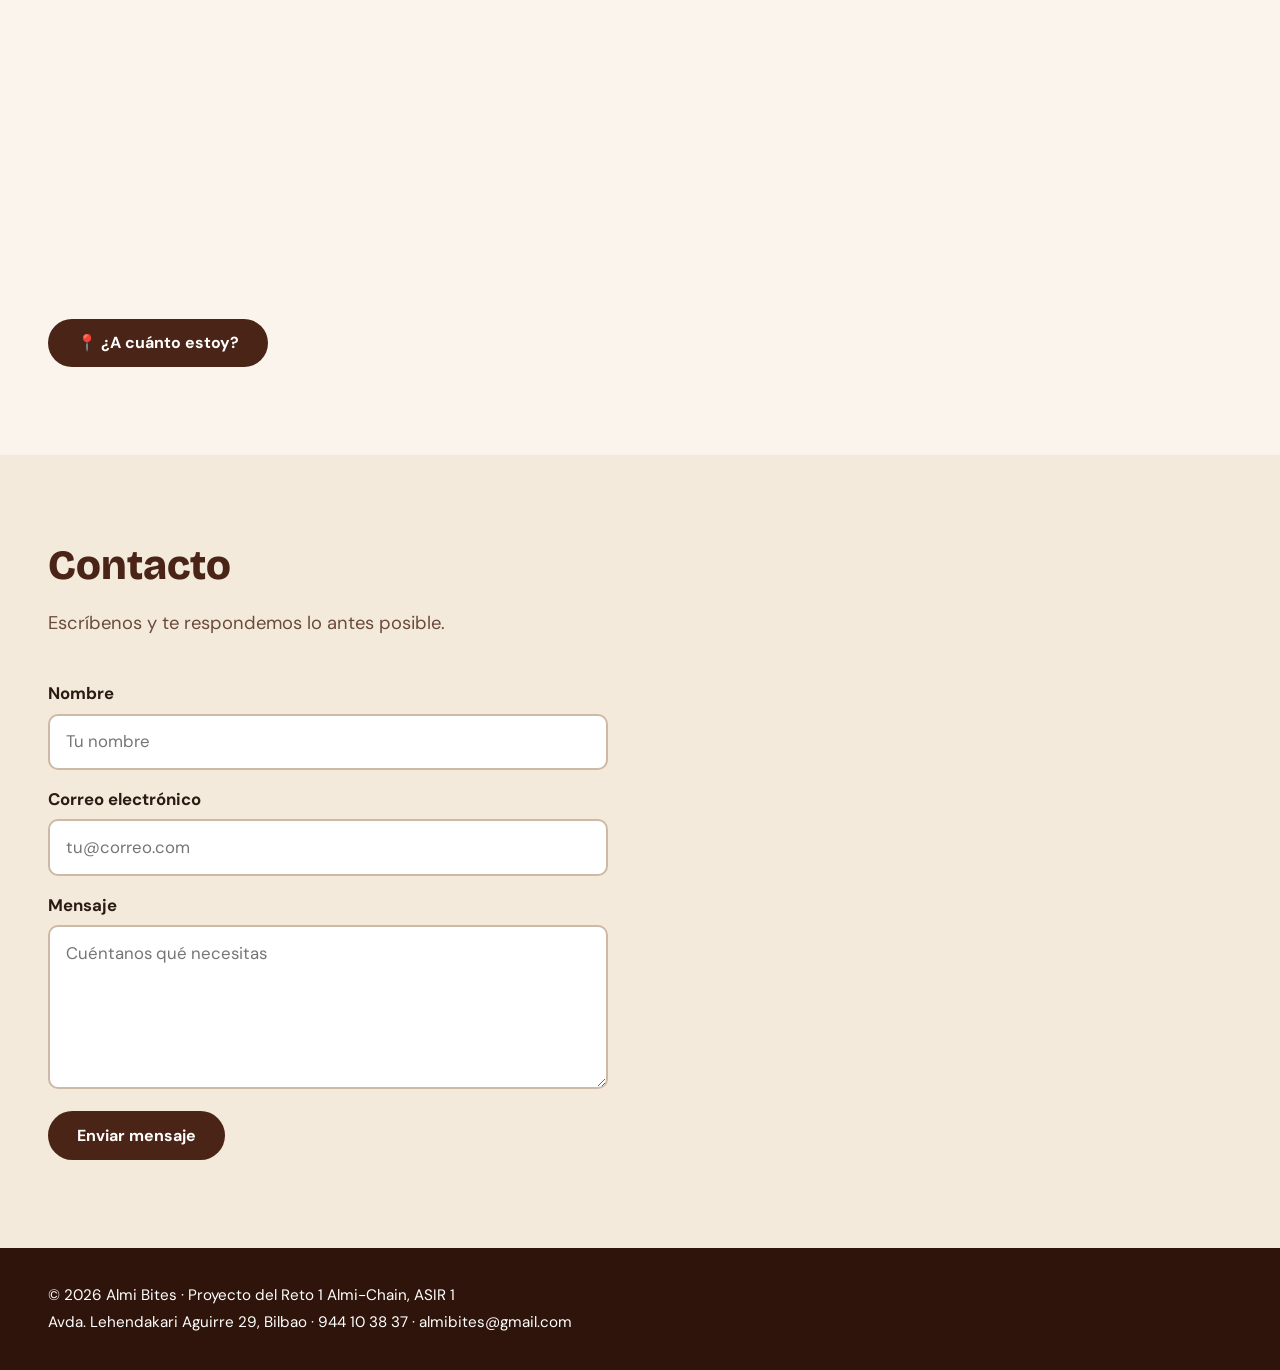
==== commit 87f83a6f: "Documentación: estado y origen de las evidencias, conclusiones, decisiones del profesor y del equipo" ====
--- a/06-web-aws/web/index.html
+++ b/06-web-aws/web/index.html
@@ -9,6 +9,7 @@
   <link rel="preconnect" href="https://fonts.gstatic.com" crossorigin>
   <link href="https://fonts.googleapis.com/css2?family=Bricolage+Grotesque:opsz,wght@12..96,600;12..96,800&family=DM+Sans:wght@400;500;700&display=swap" rel="stylesheet">
   <link rel="stylesheet" href="estilos.css">
+  <link rel="icon" href="img/logo.png" type="image/png">
 </head>
 <body>
   <a class="skip" href="#main">Saltar al contenido</a>
--- a/06-web-aws/web/estilos.css
+++ b/06-web-aws/web/estilos.css
@@ -4,6 +4,7 @@
   --brown: #4a2416;
   --brown-dark: #2e140b;
   --amber: #c8771e;
+  --amber-texto: #9a5a12;   /* ámbar más oscuro para texto sobre blanco (contraste 5,5:1, WCAG AA) */
   --amber-light: #efb04a;
   --leaf: #4f7a2b;
   --mist: #f3eadb;
@@ -72,7 +73,7 @@
   color: #fff;
   background:
     linear-gradient(180deg, rgb(46 20 11 / .2) 0%, rgb(46 20 11 / .9) 100%),
-    url("img/restaurante.jpg") center / cover no-repeat,
+    url("img/restaurante.webp") center / cover no-repeat,
     var(--brown);
 }
 .hero h1 { font-size: clamp(2.6rem, 8vw, 5.5rem); font-weight: 800; letter-spacing: -.02em; }
@@ -158,12 +159,12 @@
 .cat li:last-child { border: 0; }
 .plato { display: flex; justify-content: space-between; gap: 1rem; align-items: baseline; }
 .plato h4 { margin: 0; font-family: var(--font-title); font-size: 1.1rem; }
-.precio { font-weight: 700; color: var(--amber); white-space: nowrap; }
+.precio { font-weight: 700; color: var(--amber-texto); white-space: nowrap; }
 .cat li p { margin: .15rem 0 0; font-size: .95rem; color: #6b4b3c; }
 .bebidas { margin-top: 2rem; padding: 1rem 1.4rem; max-width: 1100px; border-radius: 10px; background: var(--mist); }
 
 /* ===== Menú del día ===== */
-.menu-dia { background: var(--leaf); color: #fff; display: grid; grid-template-columns: 1fr 1.4fr; gap: clamp(2rem, 6vw, 5rem); align-items: center; }
+.menu-dia { background: #33501b; /* verde más oscuro que --leaf: el ámbar se lee (contraste 4,8:1) */ color: #fff; display: grid; grid-template-columns: 1fr 1.4fr; gap: clamp(2rem, 6vw, 5rem); align-items: center; }
 .menu-dia h2 { color: #fff; }
 .etiqueta { text-transform: uppercase; letter-spacing: .12em; font-weight: 700; font-size: .85rem; margin: 0 0 .5rem; color: var(--amber-light); }
 .precio-grande { font-family: var(--font-title); font-size: clamp(2.4rem, 6vw, 3.6rem); font-weight: 800; margin: 0; line-height: 1; }
